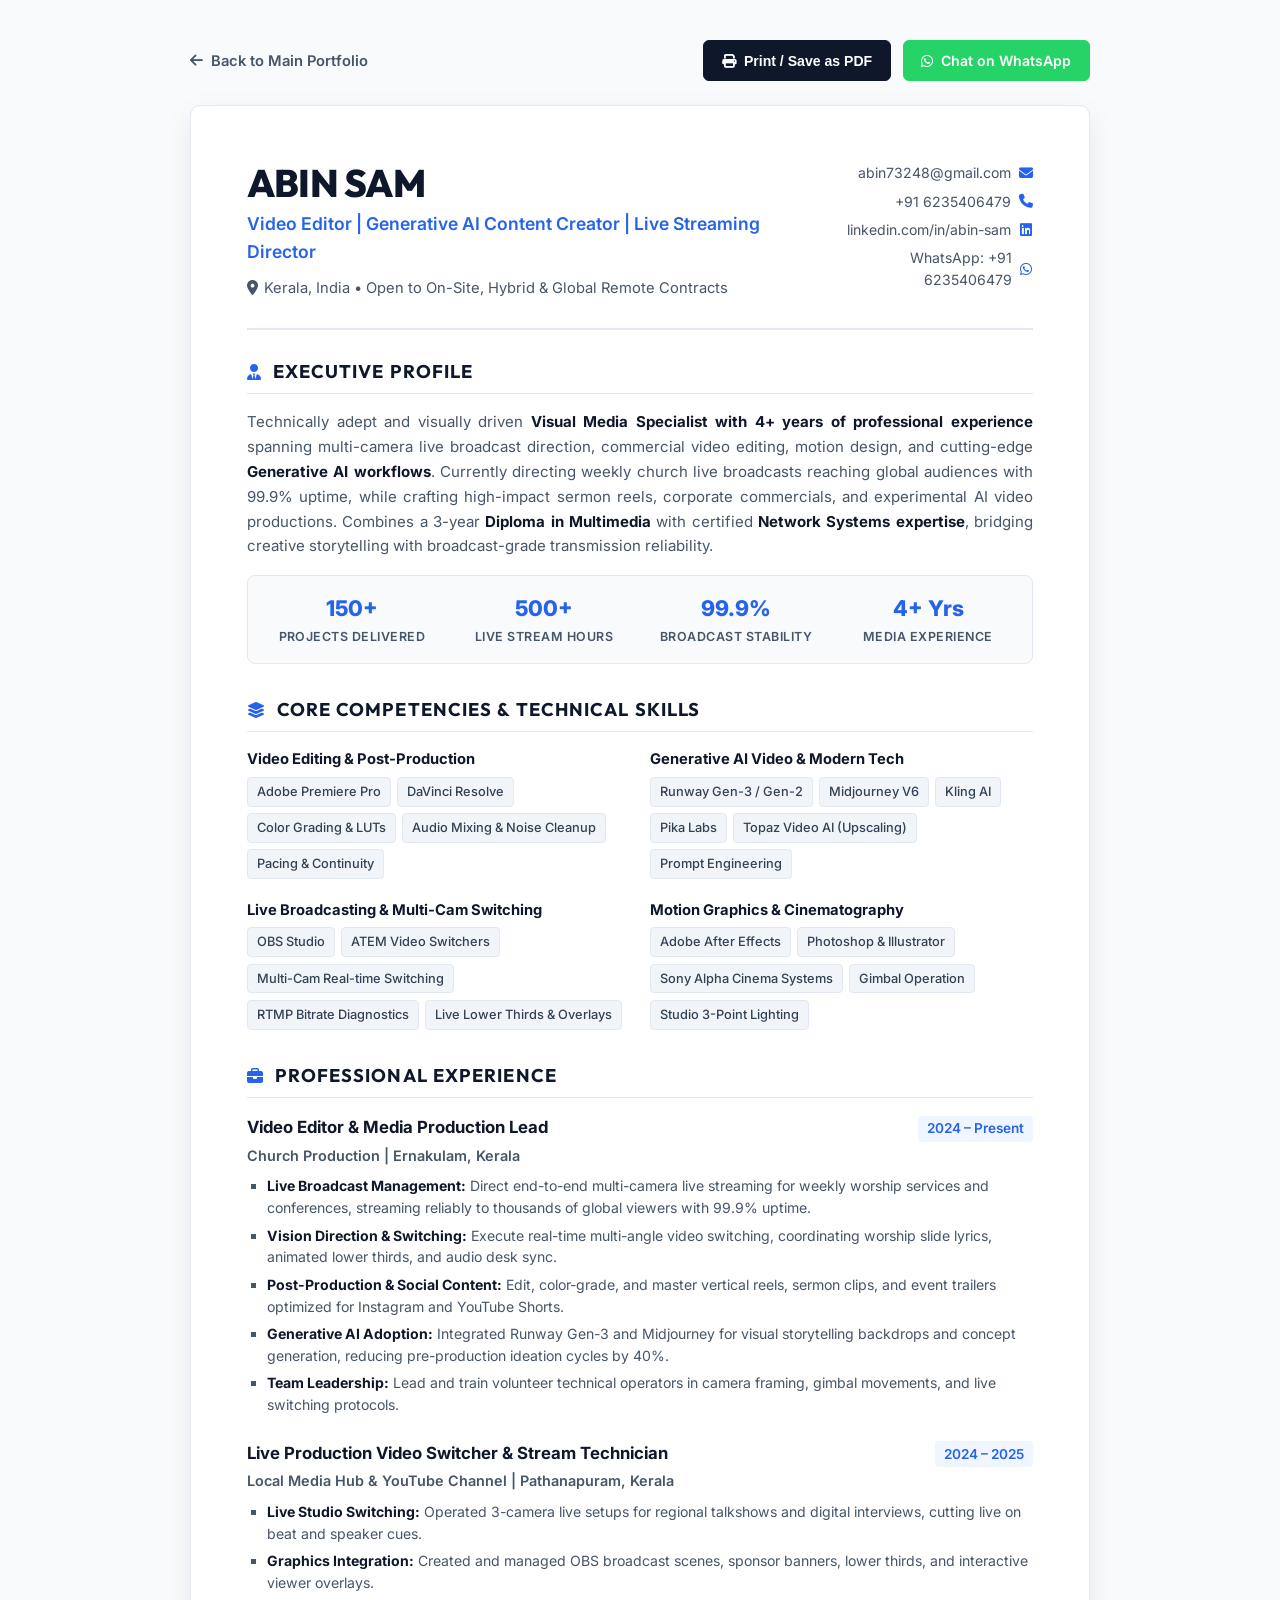
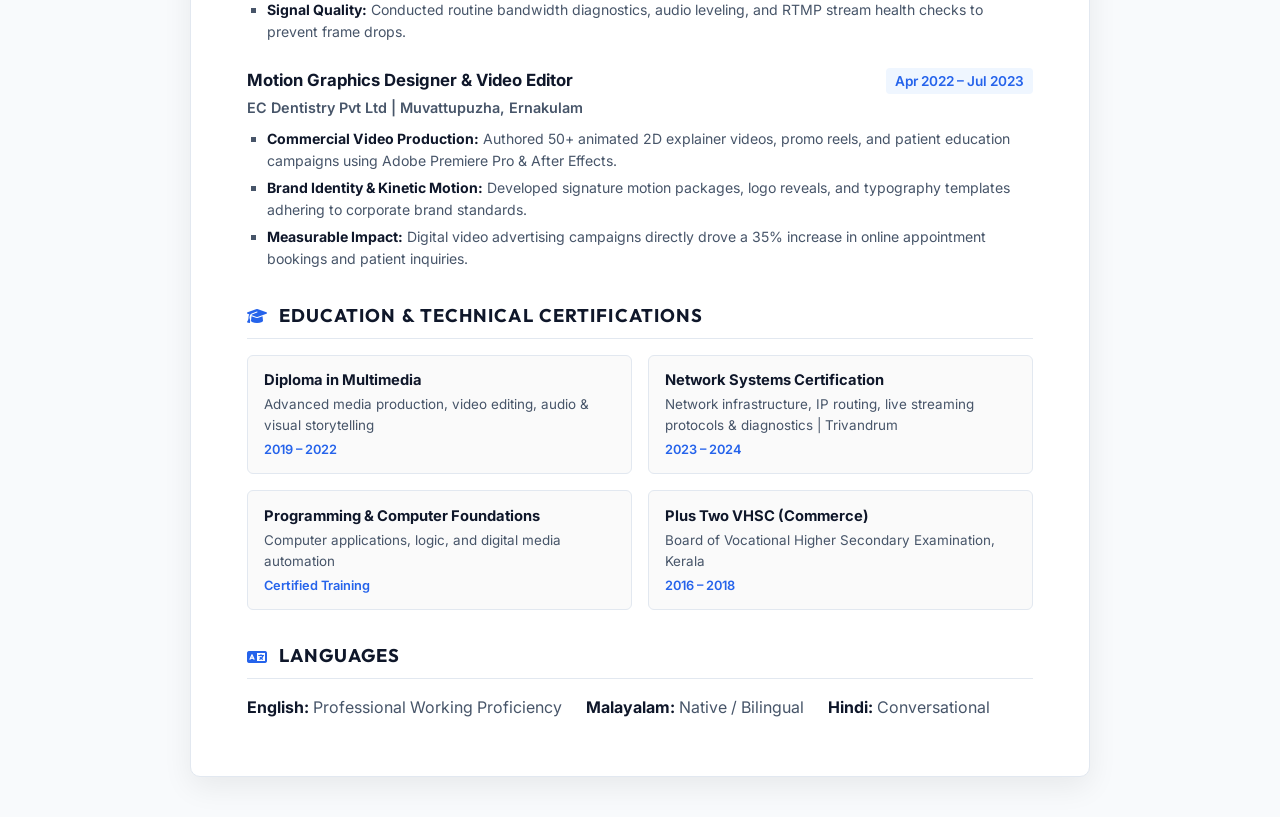
==== cv.html @ 7ca487ef "Add files via upload" ====
<!DOCTYPE html>
<html lang="en">
<head>
  <meta charset="UTF-8">
  <meta name="viewport" content="width=device-width, initial-scale=1.0">
  <title>Abin Sam - Executive Curriculum Vitae | Video Editor & Live Stream Director</title>
  <meta name="description" content="Official Executive Resume / CV of Abin Sam - Video Editor, Generative AI Content Creator, and Live Streaming Director.">
  
  <!-- Favicon -->
  <link rel="icon" href="data:image/svg+xml,<svg xmlns=%22http://www.w3.org/2000/svg%22 viewBox=%220 0 100 100%22><text y=%22.9em%22 font-size=%2290%22>📄</text></svg>">

  <!-- Fonts & Icons -->
  <link rel="preconnect" href="https://fonts.googleapis.com">
  <link rel="preconnect" href="https://fonts.gstatic.com" crossorigin>
  <link href="https://fonts.googleapis.com/css2?family=Inter:wght@300;400;500;600;700;800&family=Outfit:wght@600;700;800&family=Space+Grotesk:wght@600;700&display=swap" rel="stylesheet">
  <link rel="stylesheet" href="https://cdnjs.cloudflare.com/ajax/libs/font-awesome/6.5.1/css/all.min.css">

  <style>
    :root {
      --primary: #0f172a;
      --primary-accent: #2563eb;
      --secondary: #475569;
      --text-dark: #0f172a;
      --text-muted: #64748b;
      --border-color: #e2e8f0;
      --bg-page: #f8fafc;
      --bg-paper: #ffffff;
      --tag-bg: #f1f5f9;
      --font-body: 'Inter', -apple-system, BlinkMacSystemFont, sans-serif;
      --font-head: 'Outfit', sans-serif;
    }

    * {
      box-sizing: border-box;
      margin: 0;
      padding: 0;
    }

    body {
      font-family: var(--font-body);
      background-color: var(--bg-page);
      color: var(--text-dark);
      line-height: 1.55;
      padding: 2.5rem 1rem;
      -webkit-font-smoothing: antialiased;
    }

    /* Top Toolbar (Hidden when printing) */
    .cv-top-bar {
      max-width: 900px;
      margin: 0 auto 1.5rem auto;
      display: flex;
      justify-content: space-between;
      align-items: center;
      flex-wrap: wrap;
      gap: 1rem;
    }

    .top-bar-left a {
      display: inline-flex;
      align-items: center;
      gap: 0.5rem;
      color: var(--secondary);
      text-decoration: none;
      font-size: 0.92rem;
      font-weight: 600;
      transition: color 0.2s ease;
    }

    .top-bar-left a:hover {
      color: var(--primary-accent);
    }

    .top-bar-actions {
      display: flex;
      gap: 0.75rem;
      flex-wrap: wrap;
    }

    .btn-action {
      display: inline-flex;
      align-items: center;
      gap: 0.5rem;
      padding: 0.55rem 1.1rem;
      border-radius: 6px;
      font-size: 0.88rem;
      font-weight: 600;
      text-decoration: none;
      cursor: pointer;
      border: 1px solid var(--border-color);
      transition: all 0.2s ease;
    }

    .btn-print {
      background: #0f172a;
      color: #fff;
      border-color: #0f172a;
    }

    .btn-print:hover {
      background: #1e293b;
    }

    .btn-contact {
      background: #25d366;
      color: #fff;
      border-color: #25d366;
    }

    .btn-contact:hover {
      background: #1ebd5b;
    }

    /* Main Resume Paper Container */
    .resume-container {
      max-width: 900px;
      margin: 0 auto;
      background: var(--bg-paper);
      padding: 3.5rem;
      border-radius: 10px;
      box-shadow: 0 10px 30px rgba(0, 0, 0, 0.07);
      border: 1px solid var(--border-color);
    }

    /* Header Section */
    .resume-header {
      border-bottom: 2px solid var(--border-color);
      padding-bottom: 1.75rem;
      margin-bottom: 1.75rem;
      display: flex;
      justify-content: space-between;
      align-items: flex-start;
      gap: 2rem;
    }

    .header-main h1 {
      font-family: var(--font-head);
      font-size: 2.4rem;
      font-weight: 800;
      color: var(--primary);
      letter-spacing: -0.02em;
      line-height: 1.1;
      margin-bottom: 0.35rem;
    }

    .header-title {
      font-size: 1.1rem;
      font-weight: 600;
      color: var(--primary-accent);
      margin-bottom: 0.75rem;
    }

    .header-location {
      font-size: 0.92rem;
      color: var(--secondary);
      display: flex;
      align-items: center;
      gap: 0.4rem;
    }

    .contact-details {
      display: flex;
      flex-direction: column;
      gap: 0.4rem;
      text-align: right;
      font-size: 0.88rem;
    }

    .contact-link {
      color: var(--secondary);
      text-decoration: none;
      display: inline-flex;
      align-items: center;
      justify-content: flex-end;
      gap: 0.5rem;
      transition: color 0.2s ease;
    }

    .contact-link:hover {
      color: var(--primary-accent);
    }

    .contact-link i {
      color: var(--primary-accent);
      width: 14px;
      text-align: center;
    }

    /* Section Headers */
    .resume-section {
      margin-bottom: 2rem;
    }

    .section-title {
      font-family: var(--font-head);
      font-size: 1.15rem;
      font-weight: 700;
      color: var(--primary);
      text-transform: uppercase;
      letter-spacing: 0.06em;
      display: flex;
      align-items: center;
      gap: 0.65rem;
      border-bottom: 1.5px solid var(--border-color);
      padding-bottom: 0.45rem;
      margin-bottom: 1rem;
    }

    .section-title i {
      color: var(--primary-accent);
      font-size: 1rem;
    }

    /* Summary */
    .summary-text {
      color: var(--secondary);
      font-size: 0.94rem;
      line-height: 1.65;
      text-align: justify;
    }

    .summary-text strong {
      color: var(--text-dark);
    }

    /* Skills Grid */
    .skills-grid {
      display: grid;
      grid-template-columns: repeat(2, 1fr);
      gap: 1.25rem;
    }

    .skill-block h4 {
      font-size: 0.92rem;
      font-weight: 700;
      color: var(--primary);
      margin-bottom: 0.35rem;
    }

    .skill-pills {
      display: flex;
      flex-wrap: wrap;
      gap: 0.4rem;
    }

    .pill {
      font-size: 0.8rem;
      padding: 0.25rem 0.55rem;
      background: var(--tag-bg);
      border-radius: 4px;
      color: #334155;
      font-weight: 500;
      border: 1px solid var(--border-color);
    }

    /* Experience Items */
    .exp-item {
      margin-bottom: 1.5rem;
    }

    .exp-header {
      display: flex;
      justify-content: space-between;
      align-items: baseline;
      margin-bottom: 0.2rem;
      flex-wrap: wrap;
      gap: 0.5rem;
    }

    .exp-role {
      font-size: 1.05rem;
      font-weight: 700;
      color: var(--text-dark);
    }

    .exp-date {
      font-size: 0.85rem;
      font-weight: 600;
      color: var(--primary-accent);
      background: #eff6ff;
      padding: 0.15rem 0.55rem;
      border-radius: 4px;
    }

    .exp-company {
      font-size: 0.9rem;
      font-weight: 600;
      color: var(--secondary);
      margin-bottom: 0.5rem;
    }

    .exp-bullets {
      list-style-type: square;
      padding-left: 1.25rem;
      display: flex;
      flex-direction: column;
      gap: 0.35rem;
    }

    .exp-bullets li {
      font-size: 0.88rem;
      color: var(--secondary);
      line-height: 1.55;
    }

    .exp-bullets li strong {
      color: var(--text-dark);
    }

    /* Education & Certifications */
    .edu-grid {
      display: grid;
      grid-template-columns: repeat(2, 1fr);
      gap: 1rem;
    }

    .edu-card {
      border: 1px solid var(--border-color);
      border-radius: 6px;
      padding: 0.85rem 1rem;
      background: #fafafa;
    }

    .edu-title {
      font-weight: 700;
      font-size: 0.92rem;
      color: var(--text-dark);
      margin-bottom: 0.15rem;
    }

    .edu-inst {
      font-size: 0.84rem;
      color: var(--secondary);
    }

    .edu-year {
      font-size: 0.8rem;
      color: var(--primary-accent);
      font-weight: 600;
      margin-top: 0.25rem;
    }

    /* Metrics Bar */
    .metrics-summary {
      display: grid;
      grid-template-columns: repeat(4, 1fr);
      gap: 1rem;
      background: #f8fafc;
      border: 1px solid var(--border-color);
      border-radius: 8px;
      padding: 1rem;
      margin-top: 1rem;
      text-align: center;
    }

    .metric-box h3 {
      font-size: 1.35rem;
      font-weight: 800;
      color: var(--primary-accent);
      margin-bottom: 0.1rem;
    }

    .metric-box p {
      font-size: 0.78rem;
      color: var(--secondary);
      font-weight: 600;
      text-transform: uppercase;
      letter-spacing: 0.04em;
    }

    /* Print Styles */
    @media print {
      body {
        background: #ffffff;
        padding: 0;
        color: #000;
      }
      .cv-top-bar {
        display: none !important;
      }
      .resume-container {
        max-width: 100%;
        margin: 0;
        padding: 0;
        box-shadow: none;
        border: none;
      }
      a {
        text-decoration: none !important;
        color: inherit !important;
      }
      .exp-date {
        background: none !important;
        border: 1px solid #ccc;
        color: #000 !important;
      }
      .pill {
        border: 1px solid #ccc !important;
        background: #fff !important;
      }
      .metrics-summary {
        background: #fff !important;
      }
      .section-title {
        border-bottom-color: #000 !important;
      }
    }

    @media (max-width: 768px) {
      .resume-container {
        padding: 2rem 1.5rem;
      }
      .resume-header {
        flex-direction: column;
        align-items: flex-start;
      }
      .contact-details {
        text-align: left;
      }
      .contact-link {
        justify-content: flex-start;
      }
      .skills-grid, .edu-grid, .metrics-summary {
        grid-template-columns: 1fr;
      }
    }
  </style>
</head>
<body>

  <!-- Top Toolbar -->
  <div class="cv-top-bar">
    <div class="top-bar-left">
      <a href="index.html">
        <i class="fa-solid fa-arrow-left"></i> Back to Main Portfolio
      </a>
    </div>
    <div class="top-bar-actions">
      <button onclick="window.print()" class="btn-action btn-print">
        <i class="fa-solid fa-print"></i> Print / Save as PDF
      </button>
      <a href="https://wa.me/916235406479?text=Hi%20Abin,%20I%20reviewed%20your%20CV%20and%20would%20like%20to%20discuss%20a%20role." target="_blank" class="btn-action btn-contact">
        <i class="fa-brands fa-whatsapp"></i> Chat on WhatsApp
      </a>
    </div>
  </div>

  <!-- Document Paper Container -->
  <main class="resume-container">

    <!-- Header Section -->
    <header class="resume-header">
      <div class="header-main">
        <h1>ABIN SAM</h1>
        <div class="header-title">Video Editor | Generative AI Content Creator | Live Streaming Director</div>
        <div class="header-location">
          <i class="fa-solid fa-location-dot"></i> Kerala, India &bull; Open to On-Site, Hybrid & Global Remote Contracts
        </div>
      </div>

      <div class="contact-details">
        <a href="mailto:abin73248@gmail.com" class="contact-link">
          <span>abin73248@gmail.com</span> <i class="fa-solid fa-envelope"></i>
        </a>
        <a href="tel:+916235406479" class="contact-link">
          <span>+91 6235406479</span> <i class="fa-solid fa-phone"></i>
        </a>
        <a href="https://www.linkedin.com/in/abin-sam-" target="_blank" class="contact-link">
          <span>linkedin.com/in/abin-sam</span> <i class="fa-brands fa-linkedin"></i>
        </a>
        <a href="https://wa.me/916235406479" target="_blank" class="contact-link">
          <span>WhatsApp: +91 6235406479</span> <i class="fa-brands fa-whatsapp"></i>
        </a>
      </div>
    </header>

    <!-- Executive Summary -->
    <section class="resume-section">
      <h2 class="section-title">
        <i class="fa-solid fa-user-tie"></i> Executive Profile
      </h2>
      <p class="summary-text">
        Technically adept and visually driven <strong>Visual Media Specialist with 4+ years of professional experience</strong> spanning multi-camera live broadcast direction, commercial video editing, motion design, and cutting-edge <strong>Generative AI workflows</strong>. Currently directing weekly church live broadcasts reaching global audiences with 99.9% uptime, while crafting high-impact sermon reels, corporate commercials, and experimental AI video productions. Combines a 3-year <strong>Diploma in Multimedia</strong> with certified <strong>Network Systems expertise</strong>, bridging creative storytelling with broadcast-grade transmission reliability.
      </p>

      <div class="metrics-summary">
        <div class="metric-box">
          <h3>150+</h3>
          <p>Projects Delivered</p>
        </div>
        <div class="metric-box">
          <h3>500+</h3>
          <p>Live Stream Hours</p>
        </div>
        <div class="metric-box">
          <h3>99.9%</h3>
          <p>Broadcast Stability</p>
        </div>
        <div class="metric-box">
          <h3>4+ Yrs</h3>
          <p>Media Experience</p>
        </div>
      </div>
    </section>

    <!-- Core Competencies -->
    <section class="resume-section">
      <h2 class="section-title">
        <i class="fa-solid fa-layer-group"></i> Core Competencies & Technical Skills
      </h2>
      <div class="skills-grid">
        <div class="skill-block">
          <h4>Video Editing & Post-Production</h4>
          <div class="skill-pills">
            <span class="pill">Adobe Premiere Pro</span>
            <span class="pill">DaVinci Resolve</span>
            <span class="pill">Color Grading & LUTs</span>
            <span class="pill">Audio Mixing & Noise Cleanup</span>
            <span class="pill">Pacing & Continuity</span>
          </div>
        </div>

        <div class="skill-block">
          <h4>Generative AI Video & Modern Tech</h4>
          <div class="skill-pills">
            <span class="pill">Runway Gen-3 / Gen-2</span>
            <span class="pill">Midjourney V6</span>
            <span class="pill">Kling AI</span>
            <span class="pill">Pika Labs</span>
            <span class="pill">Topaz Video AI (Upscaling)</span>
            <span class="pill">Prompt Engineering</span>
          </div>
        </div>

        <div class="skill-block">
          <h4>Live Broadcasting & Multi-Cam Switching</h4>
          <div class="skill-pills">
            <span class="pill">OBS Studio</span>
            <span class="pill">ATEM Video Switchers</span>
            <span class="pill">Multi-Cam Real-time Switching</span>
            <span class="pill">RTMP Bitrate Diagnostics</span>
            <span class="pill">Live Lower Thirds & Overlays</span>
          </div>
        </div>

        <div class="skill-block">
          <h4>Motion Graphics & Cinematography</h4>
          <div class="skill-pills">
            <span class="pill">Adobe After Effects</span>
            <span class="pill">Photoshop & Illustrator</span>
            <span class="pill">Sony Alpha Cinema Systems</span>
            <span class="pill">Gimbal Operation</span>
            <span class="pill">Studio 3-Point Lighting</span>
          </div>
        </div>
      </div>
    </section>

    <!-- Professional Experience -->
    <section class="resume-section">
      <h2 class="section-title">
        <i class="fa-solid fa-briefcase"></i> Professional Experience
      </h2>

      <!-- Role 1 -->
      <div class="exp-item">
        <div class="exp-header">
          <span class="exp-role">Video Editor & Media Production Lead</span>
          <span class="exp-date">2024 – Present</span>
        </div>
        <div class="exp-company">Church Production | Ernakulam, Kerala</div>
        <ul class="exp-bullets">
          <li><strong>Live Broadcast Management:</strong> Direct end-to-end multi-camera live streaming for weekly worship services and conferences, streaming reliably to thousands of global viewers with 99.9% uptime.</li>
          <li><strong>Vision Direction & Switching:</strong> Execute real-time multi-angle video switching, coordinating worship slide lyrics, animated lower thirds, and audio desk sync.</li>
          <li><strong>Post-Production & Social Content:</strong> Edit, color-grade, and master vertical reels, sermon clips, and event trailers optimized for Instagram and YouTube Shorts.</li>
          <li><strong>Generative AI Adoption:</strong> Integrated Runway Gen-3 and Midjourney for visual storytelling backdrops and concept generation, reducing pre-production ideation cycles by 40%.</li>
          <li><strong>Team Leadership:</strong> Lead and train volunteer technical operators in camera framing, gimbal movements, and live switching protocols.</li>
        </ul>
      </div>

      <!-- Role 2 -->
      <div class="exp-item">
        <div class="exp-header">
          <span class="exp-role">Live Production Video Switcher & Stream Technician</span>
          <span class="exp-date">2024 – 2025</span>
        </div>
        <div class="exp-company">Local Media Hub & YouTube Channel | Pathanapuram, Kerala</div>
        <ul class="exp-bullets">
          <li><strong>Live Studio Switching:</strong> Operated 3-camera live setups for regional talkshows and digital interviews, cutting live on beat and speaker cues.</li>
          <li><strong>Graphics Integration:</strong> Created and managed OBS broadcast scenes, sponsor banners, lower thirds, and interactive viewer overlays.</li>
          <li><strong>Signal Quality:</strong> Conducted routine bandwidth diagnostics, audio leveling, and RTMP stream health checks to prevent frame drops.</li>
        </ul>
      </div>

      <!-- Role 3 -->
      <div class="exp-item">
        <div class="exp-header">
          <span class="exp-role">Motion Graphics Designer & Video Editor</span>
          <span class="exp-date">Apr 2022 – Jul 2023</span>
        </div>
        <div class="exp-company">EC Dentistry Pvt Ltd | Muvattupuzha, Ernakulam</div>
        <ul class="exp-bullets">
          <li><strong>Commercial Video Production:</strong> Authored 50+ animated 2D explainer videos, promo reels, and patient education campaigns using Adobe Premiere Pro & After Effects.</li>
          <li><strong>Brand Identity & Kinetic Motion:</strong> Developed signature motion packages, logo reveals, and typography templates adhering to corporate brand standards.</li>
          <li><strong>Measurable Impact:</strong> Digital video advertising campaigns directly drove a 35% increase in online appointment bookings and patient inquiries.</li>
        </ul>
      </div>
    </section>

    <!-- Education & Training -->
    <section class="resume-section">
      <h2 class="section-title">
        <i class="fa-solid fa-graduation-cap"></i> Education & Technical Certifications
      </h2>
      <div class="edu-grid">
        <div class="edu-card">
          <div class="edu-title">Diploma in Multimedia</div>
          <div class="edu-inst">Advanced media production, video editing, audio & visual storytelling</div>
          <div class="edu-year">2019 – 2022</div>
        </div>

        <div class="edu-card">
          <div class="edu-title">Network Systems Certification</div>
          <div class="edu-inst">Network infrastructure, IP routing, live streaming protocols & diagnostics | Trivandrum</div>
          <div class="edu-year">2023 – 2024</div>
        </div>

        <div class="edu-card">
          <div class="edu-title">Programming & Computer Foundations</div>
          <div class="edu-inst">Computer applications, logic, and digital media automation</div>
          <div class="edu-year">Certified Training</div>
        </div>

        <div class="edu-card">
          <div class="edu-title">Plus Two VHSC (Commerce)</div>
          <div class="edu-inst">Board of Vocational Higher Secondary Examination, Kerala</div>
          <div class="edu-year">2016 – 2018</div>
        </div>
      </div>
    </section>

    <!-- Languages -->
    <section class="resume-section" style="margin-bottom: 0;">
      <h2 class="section-title">
        <i class="fa-solid fa-language"></i> Languages
      </h2>
      <div style="display: flex; gap: 1.5rem; flex-wrap: wrap;">
        <div><strong>English:</strong> <span style="color: var(--secondary);">Professional Working Proficiency</span></div>
        <div><strong>Malayalam:</strong> <span style="color: var(--secondary);">Native / Bilingual</span></div>
        <div><strong>Hindi:</strong> <span style="color: var(--secondary);">Conversational</span></div>
      </div>
    </section>

  </main>

</body>
</html>
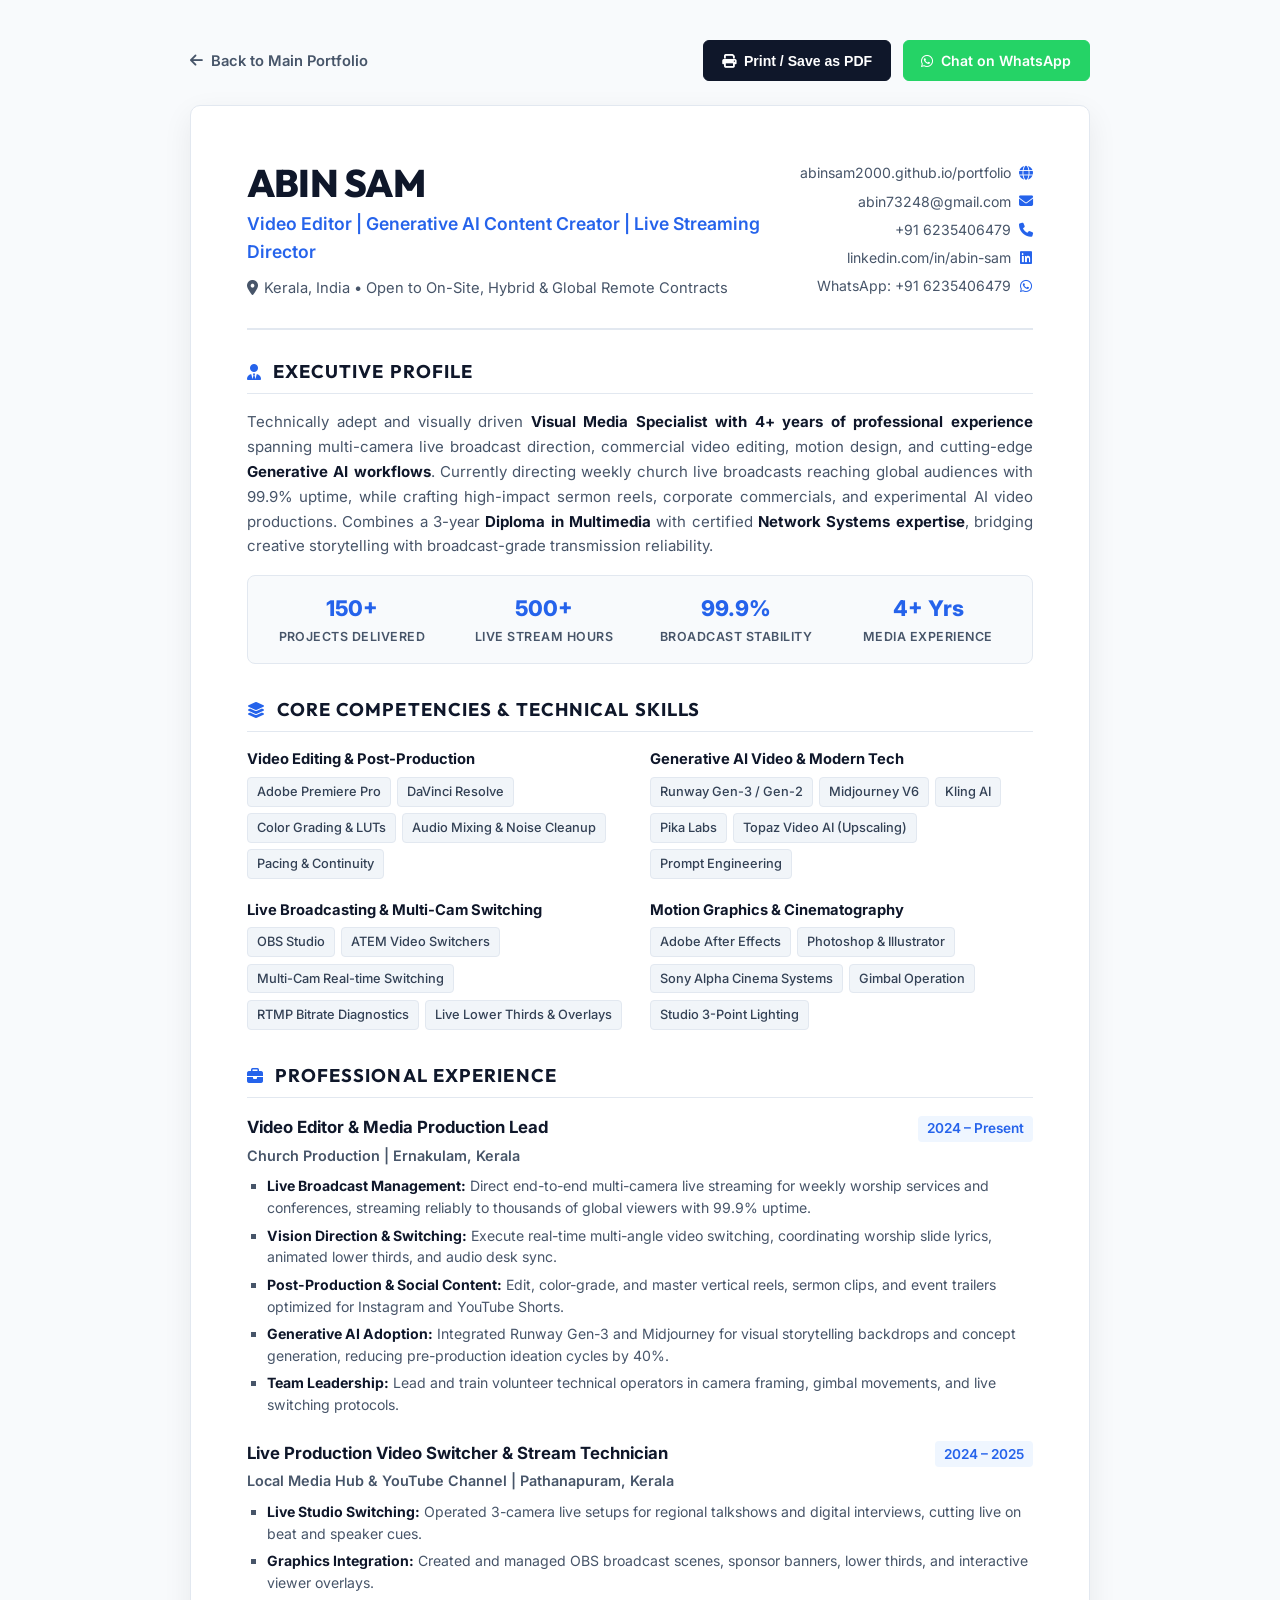
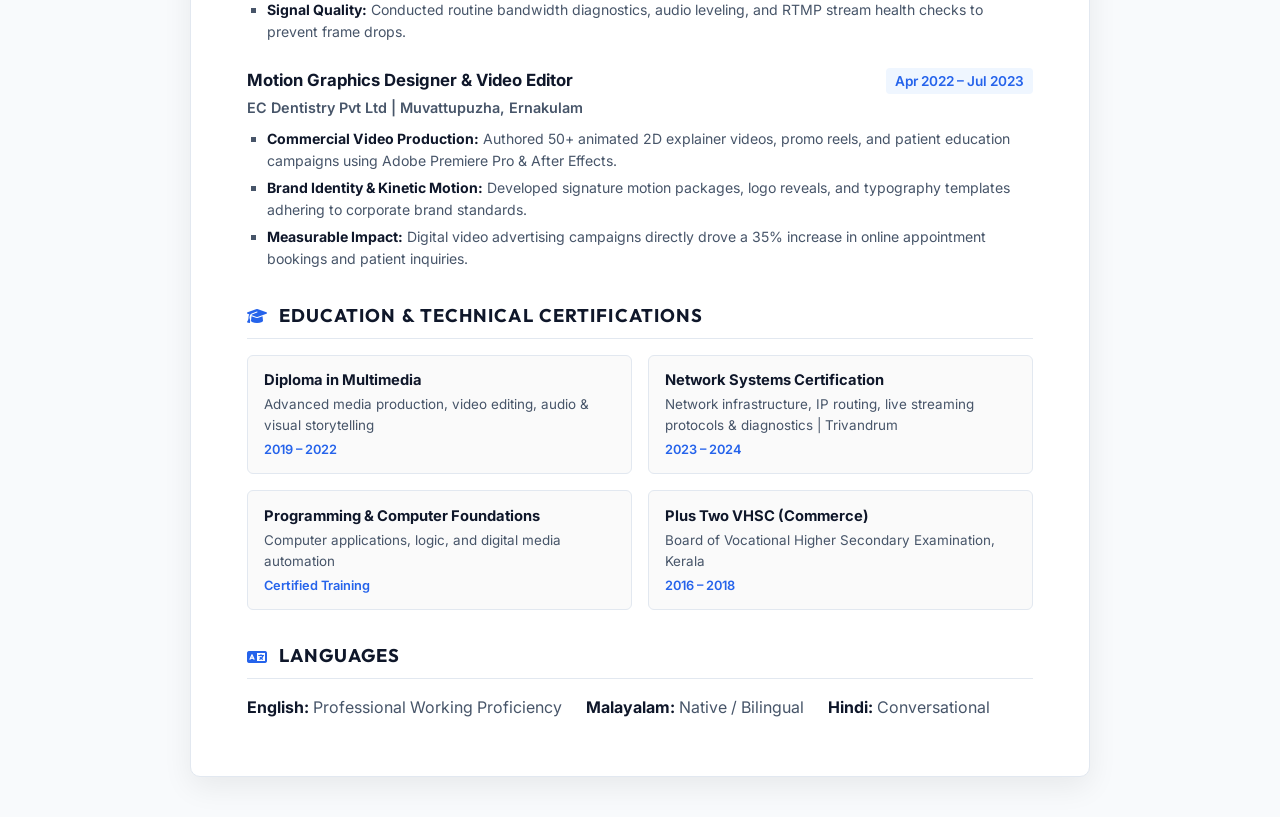
==== commit b4a645fd: "Update portfolio links and CV website header" ====
--- a/cv.html
+++ b/cv.html
@@ -459,6 +459,9 @@
       </div>
 
       <div class="contact-details">
+        <a href="https://abinsam2000.github.io/portfolio/" target="_blank" class="contact-link">
+          <span>abinsam2000.github.io/portfolio</span> <i class="fa-solid fa-globe"></i>
+        </a>
         <a href="mailto:abin73248@gmail.com" class="contact-link">
           <span>abin73248@gmail.com</span> <i class="fa-solid fa-envelope"></i>
         </a>
